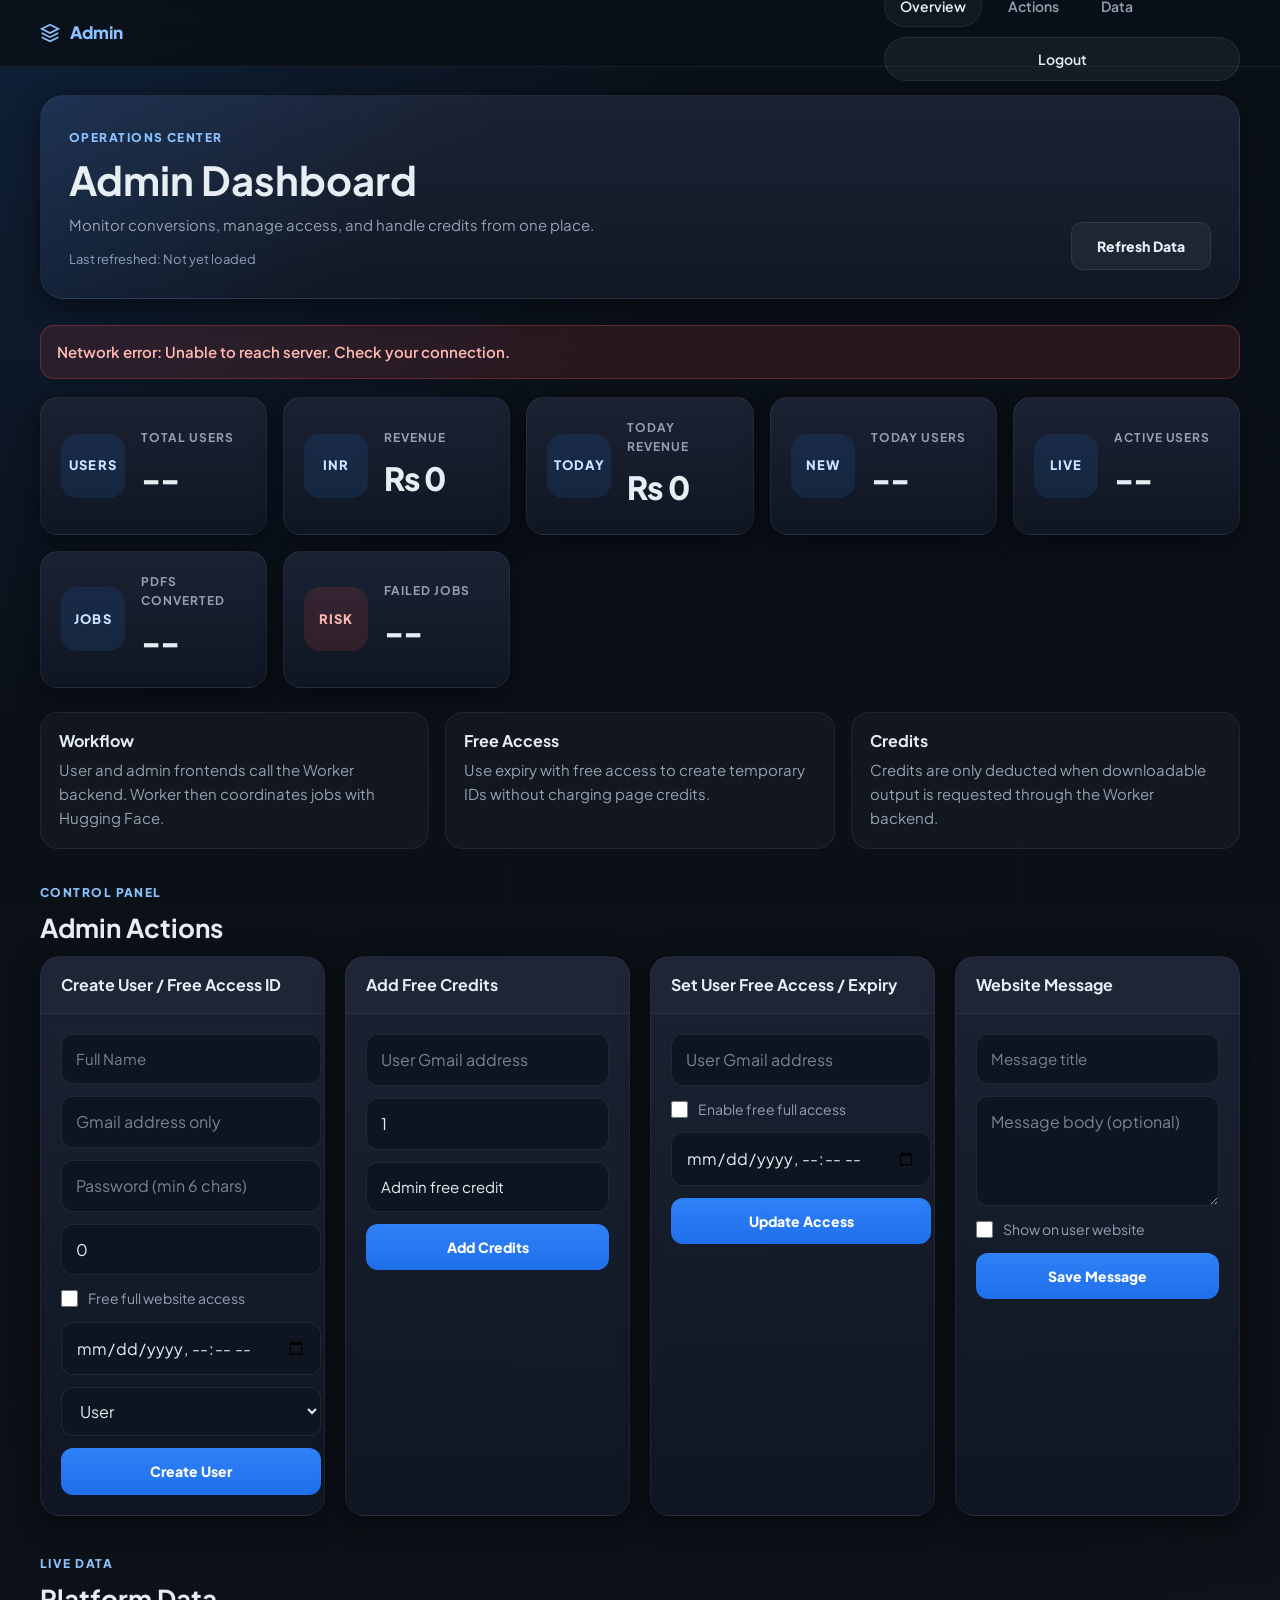
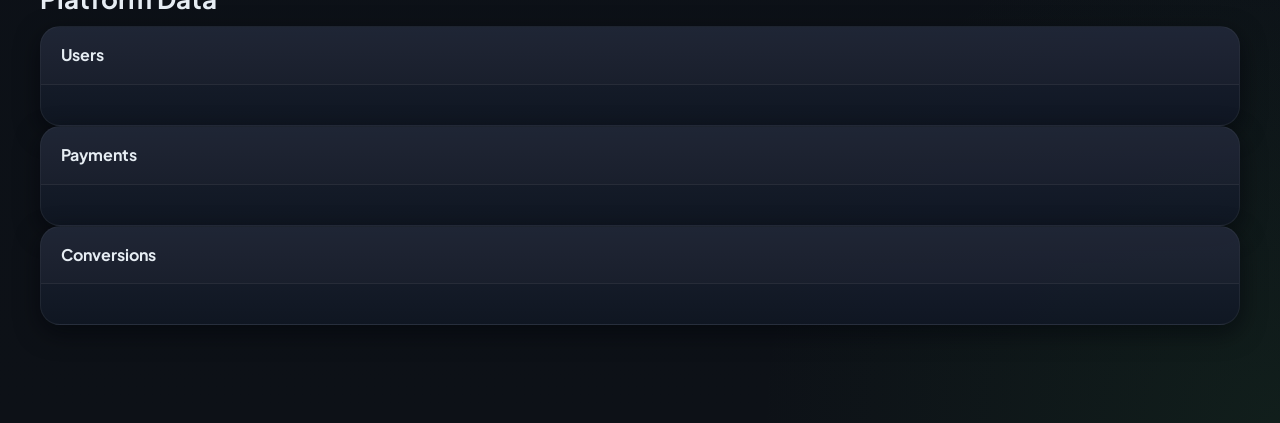
==== dashboard.html @ a6a438cd "Show daily admin analytics" ====
<!DOCTYPE html>
<html lang="en">
<head>
  <meta charset="UTF-8">
  <meta name="viewport" content="width=device-width, initial-scale=1.0, maximum-scale=5.0, viewport-fit=cover">
  <meta name="description" content="Admin dashboard for managing users, credits, and platform activity">
  <meta name="theme-color" content="#2f81f7">
  <meta name="apple-mobile-web-app-capable" content="yes">
  <meta name="apple-mobile-web-app-status-bar-style" content="black-translucent">
  <meta name="apple-mobile-web-app-title" content="Admin Dashboard">
  <meta name="format-detection" content="telephone=no">
  <title>Admin Dashboard</title>
  <link rel="stylesheet" href="assets/styles.css?v=20260912-analytics">
  <link rel="icon" href="data:image/svg+xml,<svg xmlns='http://www.w3.org/2000/svg' viewBox='0 0 100 100'><rect fill='%232f81f7' width='100' height='100'/><text x='50' y='60' font-size='60' font-weight='bold' fill='white' text-anchor='middle' font-family='system-ui'>A</text></svg>">
  <style>
    input[type="email"],
    input[type="password"],
    input[type="text"],
    input[type="number"],
    input[type="datetime-local"],
    textarea,
    select {
      font-size: 16px !important;
    }

    button,
    input[type="submit"] {
      min-height: 44px;
      min-width: 44px;
    }
  </style>
</head>
<body>
  <nav class="nav" role="navigation" aria-label="Main navigation">
    <div class="nav-inner">
      <a class="logo" href="dashboard.html" aria-label="Admin dashboard home">
        <svg width="20" height="20" viewBox="0 0 24 24" fill="none" stroke="currentColor" stroke-width="2" aria-hidden="true">
          <path d="M12 2L2 7l10 5 10-5-10-5zM2 17l10 5 10-5M2 12l10 5 10-5"></path>
        </svg>
        <span>Admin</span>
      </a>

      <div class="nav-links">
        <a href="#overview" class="nav-active" aria-current="page">Overview</a>
        <a href="#actions">Actions</a>
        <a href="#platform-data">Data</a>
        <button type="button" class="btn-light nav-button" onclick="logout()">Logout</button>
      </div>
    </div>
  </nav>

  <main class="container" role="main">
    <section id="overview" class="hero-panel">
      <div>
        <span class="eyebrow">Operations Center</span>
        <h1>Admin Dashboard</h1>
        <p class="header-subtitle">Monitor conversions, manage access, and handle credits from one place.</p>
        <p class="refresh-meta">Last refreshed: <span id="lastRefreshed">Not yet loaded</span></p>
      </div>
      <div class="hero-actions">
        <button type="button" class="btn-secondary" id="refreshButton">Refresh Data</button>
      </div>
    </section>

    <div id="msg" class="msg" role="alert" aria-live="polite" aria-atomic="true"></div>

    <section class="stats-grid" aria-label="Dashboard statistics">
      <article class="stat-card">
        <div class="stat-icon" aria-hidden="true">Users</div>
        <div class="stat-content">
          <p class="stat-label">Total Users</p>
          <p class="stat-value" id="total_users">--</p>
        </div>
      </article>

      <article class="stat-card">
        <div class="stat-icon" aria-hidden="true">INR</div>
        <div class="stat-content">
          <p class="stat-label">Revenue</p>
          <p class="stat-value" id="total_revenue">Rs 0</p>
        </div>
      </article>

      <article class="stat-card">
        <div class="stat-icon" aria-hidden="true">Today</div>
        <div class="stat-content">
          <p class="stat-label">Today Revenue</p>
          <p class="stat-value" id="daily_revenue">Rs 0</p>
        </div>
      </article>

      <article class="stat-card">
        <div class="stat-icon" aria-hidden="true">New</div>
        <div class="stat-content">
          <p class="stat-label">Today Users</p>
          <p class="stat-value" id="daily_users">--</p>
        </div>
      </article>

      <article class="stat-card">
        <div class="stat-icon" aria-hidden="true">Live</div>
        <div class="stat-content">
          <p class="stat-label">Active Users</p>
          <p class="stat-value" id="active_users">--</p>
        </div>
      </article>

      <article class="stat-card">
        <div class="stat-icon" aria-hidden="true">Jobs</div>
        <div class="stat-content">
          <p class="stat-label">PDFs Converted</p>
          <p class="stat-value" id="total_conversions">--</p>
        </div>
      </article>

      <article class="stat-card error">
        <div class="stat-icon" aria-hidden="true">Risk</div>
        <div class="stat-content">
          <p class="stat-label">Failed Jobs</p>
          <p class="stat-value" id="failed_jobs">--</p>
        </div>
      </article>
    </section>

    <section class="summary-strip" aria-label="Admin quick notes">
      <div class="summary-card">
        <h2>Workflow</h2>
        <p>User and admin frontends call the Worker backend. Worker then coordinates jobs with Hugging Face.</p>
      </div>
      <div class="summary-card">
        <h2>Free Access</h2>
        <p>Use expiry with free access to create temporary IDs without charging page credits.</p>
      </div>
      <div class="summary-card">
        <h2>Credits</h2>
        <p>Credits are only deducted when downloadable output is requested through the Worker backend.</p>
      </div>
    </section>

    <section id="actions" class="actions-section" aria-label="Admin actions">
      <div class="section-heading">
        <div>
          <span class="eyebrow">Control Panel</span>
          <h2>Admin Actions</h2>
        </div>
      </div>

      <div class="grid">
        <section class="card">
          <div class="card-header">
            <h3>Create User / Free Access ID</h3>
          </div>
          <div class="card-body">
            <form id="createUserForm" class="stack-form">
              <input id="newName" placeholder="Full Name" required aria-label="User name">
              <input id="newEmail" type="email" placeholder="Gmail address only" required aria-label="User email">
              <input id="newPassword" type="password" placeholder="Password (min 6 chars)" required aria-label="User password">
              <input id="newCredits" type="number" min="0" value="0" placeholder="Initial credits" aria-label="Initial credits">
              <label class="checkbox-label">
                <input id="newFreeAccess" type="checkbox" aria-label="Free full website access">
                <span>Free full website access</span>
              </label>
              <input id="newExpiresAt" type="datetime-local" placeholder="Expiry time" aria-label="Access expiry time">
              <select id="newRole" aria-label="User role">
                <option value="user">User</option>
                <option value="admin">Admin</option>
              </select>
              <button type="submit" class="btn-primary">Create User</button>
            </form>
          </div>
        </section>

        <section class="card">
          <div class="card-header">
            <h3>Add Free Credits</h3>
          </div>
          <div class="card-body">
            <form id="addCreditsForm" class="stack-form">
              <input id="creditEmail" type="email" placeholder="User Gmail address" required aria-label="User email for credits">
              <input id="creditAmount" type="number" min="1" value="1" placeholder="Credits amount" required aria-label="Number of credits">
              <input id="creditNote" placeholder="Note" value="Admin free credit" aria-label="Credit note">
              <button type="submit" class="btn-primary">Add Credits</button>
            </form>
          </div>
        </section>

        <section class="card">
          <div class="card-header">
            <h3>Set User Free Access / Expiry</h3>
          </div>
          <div class="card-body">
            <form id="updateAccessForm" class="stack-form">
              <input id="accessEmail" type="email" placeholder="User Gmail address" required aria-label="User email for access update">
              <label class="checkbox-label">
                <input id="accessFree" type="checkbox" aria-label="Enable free full access">
                <span>Enable free full access</span>
              </label>
              <input id="accessExpiresAt" type="datetime-local" aria-label="New access expiry time">
              <button type="submit" class="btn-primary">Update Access</button>
            </form>
          </div>
        </section>

        <section class="card">
          <div class="card-header">
            <h3>Website Message</h3>
          </div>
          <div class="card-body">
            <form id="siteMessageForm" class="stack-form">
              <input id="msgTitle" placeholder="Message title" aria-label="Message title">
              <textarea id="msgBody" placeholder="Message body (optional)" aria-label="Message body"></textarea>
              <label class="checkbox-label">
                <input id="msgEnabled" type="checkbox" aria-label="Show on user website">
                <span>Show on user website</span>
              </label>
              <button type="submit" class="btn-primary">Save Message</button>
            </form>
          </div>
        </section>
      </div>
    </section>

    <section id="platform-data" class="tables-section" aria-label="Platform data">
      <div class="section-heading">
        <div>
          <span class="eyebrow">Live Data</span>
          <h2>Platform Data</h2>
        </div>
      </div>

      <section class="card">
        <div class="card-header">
          <h3>Users</h3>
        </div>
        <div class="card-body">
          <div id="users" role="region" aria-live="polite"></div>
        </div>
      </section>

      <section class="card">
        <div class="card-header">
          <h3>Payments</h3>
        </div>
        <div class="card-body">
          <div id="payments" role="region" aria-live="polite"></div>
        </div>
      </section>

      <section class="card">
        <div class="card-header">
          <h3>Conversions</h3>
        </div>
        <div class="card-body">
          <div id="conversions" role="region" aria-live="polite"></div>
        </div>
      </section>
    </section>
  </main>

  <script src="assets/admin.js?v=20260527-2"></script>
  <script>
    const forms = {
      createUser: document.getElementById("createUserForm"),
      addCredits: document.getElementById("addCreditsForm"),
      updateAccess: document.getElementById("updateAccessForm"),
      siteMessage: document.getElementById("siteMessageForm")
    };

    const refreshButton = document.getElementById("refreshButton");

    function localToISO(value) {
      return value ? new Date(value).toISOString() : null;
    }

    function resetCreateUserForm() {
      forms.createUser.reset();
      document.getElementById("newCredits").value = "0";
      document.getElementById("newRole").value = "user";
    }

    function resetAddCreditsForm() {
      forms.addCredits.reset();
      document.getElementById("creditAmount").value = "1";
      document.getElementById("creditNote").value = "Admin free credit";
    }

    async function createUser() {
      const name = document.getElementById("newName").value.trim();
      const email = document.getElementById("newEmail").value.trim().toLowerCase();
      const password = document.getElementById("newPassword").value;

      if (!name) return setMsg("Name is required", false);
      if (!email) return setMsg("Gmail address is required", false);
      if (!email.endsWith("@gmail.com")) return setMsg("Only @gmail.com email allowed", false);
      if (!password) return setMsg("Password is required", false);
      if (password.length < 6) return setMsg("Password must be at least 6 characters", false);

      await api("/api/admin/create-user", {
        method: "POST",
        json: {
          name,
          email,
          password,
          credits: Number(document.getElementById("newCredits").value || 0),
          free_access: document.getElementById("newFreeAccess").checked,
          expires_at: localToISO(document.getElementById("newExpiresAt").value),
          role: document.getElementById("newRole").value
        }
      });

      resetCreateUserForm();
      setMsg("User created successfully", true);
      await loadDashboard();
    }

    async function addCredits() {
      await api("/api/admin/add-credits", {
        method: "POST",
        json: {
          email: document.getElementById("creditEmail").value.trim().toLowerCase(),
          credits: Number(document.getElementById("creditAmount").value || 0),
          note: document.getElementById("creditNote").value.trim()
        }
      });

      resetAddCreditsForm();
      setMsg("Credits added successfully", true);
      await loadDashboard();
    }

    async function updateAccess() {
      await api("/api/admin/update-access", {
        method: "POST",
        json: {
          email: document.getElementById("accessEmail").value.trim().toLowerCase(),
          free_access: document.getElementById("accessFree").checked,
          expires_at: localToISO(document.getElementById("accessExpiresAt").value)
        }
      });

      forms.updateAccess.reset();
      setMsg("Access updated successfully", true);
      await loadDashboard();
    }

    async function saveSiteMessage() {
      await api("/api/admin/site-message", {
        method: "POST",
        json: {
          title: document.getElementById("msgTitle").value.trim(),
          body: document.getElementById("msgBody").value.trim(),
          enabled: document.getElementById("msgEnabled").checked
        }
      });

      setMsg("Website message saved successfully", true);
    }

    async function loadDashboard() {
      refreshButton.disabled = true;
      refreshButton.textContent = "Refreshing...";

      try {
        const me = await api("/api/me");
        if (!me.user || me.user.role !== "admin") {
          throw new Error("Admin access denied");
        }

        const [summary, usersData, paymentsData, conversionsData, siteMessage] = await Promise.all([
          api("/api/admin/summary"),
          api("/api/admin/users"),
          api("/api/admin/payments"),
          api("/api/admin/conversions"),
          api("/api/site-message")
        ]);

        document.getElementById("total_users").textContent = summary.total_users ?? 0;
        document.getElementById("total_revenue").textContent = formatCurrency(summary.total_revenue || 0);
        document.getElementById("daily_revenue").textContent = formatCurrency(summary.daily_revenue || 0);
        document.getElementById("daily_users").textContent = summary.daily_users ?? 0;
        document.getElementById("active_users").textContent = summary.active_users ?? 0;
        document.getElementById("total_conversions").textContent = summary.total_conversions ?? 0;
        document.getElementById("failed_jobs").textContent = summary.failed_jobs ?? 0;

        table(document.getElementById("users"), usersData.users);
        table(document.getElementById("payments"), paymentsData.payments);
        table(document.getElementById("conversions"), conversionsData.conversions);
        document.getElementById("lastRefreshed").textContent = new Date().toLocaleString("en-IN");

        if (siteMessage.message) {
          document.getElementById("msgTitle").value = siteMessage.message.title || "";
          document.getElementById("msgBody").value = siteMessage.message.body || "";
          document.getElementById("msgEnabled").checked = !!siteMessage.message.enabled;
        }
      } catch (error) {
        setMsg(error.message || "Could not load dashboard", false);
      } finally {
        refreshButton.disabled = false;
        refreshButton.textContent = "Refresh Data";
      }
    }

    wireFormSubmit(forms.createUser, createUser);
    wireFormSubmit(forms.addCredits, addCredits);
    wireFormSubmit(forms.updateAccess, updateAccess);
    wireFormSubmit(forms.siteMessage, saveSiteMessage);

    refreshButton.addEventListener("click", () => {
      loadDashboard();
    });

    loadDashboard();
  </script>
  <noscript>
    <p>JavaScript is required to use this application. Please enable JavaScript in your browser settings.</p>
  </noscript>
</body>
</html>
---- assets/styles.css ----
@import url("https://fonts.googleapis.com/css2?family=Plus+Jakarta+Sans:wght@400;500;600;700;800&display=swap");

:root {
  --bg: #0d1117;
  --bg2: #161b22;
  --bg3: #0f1520;
  --card: #1c2333;
  --card2: #212a3e;
  --text: #e6edf3;
  --muted: #95a1b2;
  --primary: #2f81f7;
  --primary2: #1f6feb;
  --danger: #f85149;
  --success: #3fb950;
  --border: #30363d;
  --shadow: 0 8px 24px rgba(1, 4, 9, 0.55);
  --shadow-soft: 0 18px 40px rgba(1, 4, 9, 0.28);
}

*,
*::before,
*::after {
  box-sizing: border-box;
}

html {
  scroll-behavior: smooth;
}

body {
  margin: 0;
  min-height: 100vh;
  background:
    radial-gradient(circle at top left, rgba(47, 129, 247, 0.14), transparent 30%),
    radial-gradient(circle at bottom right, rgba(63, 185, 80, 0.08), transparent 22%),
    linear-gradient(180deg, #0a1018 0%, var(--bg) 100%);
  color: var(--text);
  font: 15px/1.6 "Plus Jakarta Sans", system-ui, sans-serif;
  -webkit-font-smoothing: antialiased;
}

a {
  color: inherit;
  text-decoration: none;
}

h1,
h2,
h3,
p {
  margin: 0;
}

h1 {
  font-size: clamp(28px, 4vw, 40px);
  line-height: 1.15;
}

h2 {
  font-size: clamp(20px, 3vw, 26px);
  line-height: 1.2;
}

h3 {
  font-size: 16px;
  line-height: 1.3;
}

p {
  color: var(--muted);
}

code {
  font-family: ui-monospace, SFMono-Regular, Menlo, Consolas, monospace;
}

::-webkit-scrollbar {
  width: 8px;
  height: 8px;
}

::-webkit-scrollbar-thumb {
  background: var(--border);
  border-radius: 999px;
}

.eyebrow {
  display: inline-block;
  margin-bottom: 10px;
  color: #8bc2ff;
  font-size: 12px;
  font-weight: 800;
  letter-spacing: 0.12em;
  text-transform: uppercase;
}

.login-page {
  display: flex;
  align-items: center;
  justify-content: center;
  min-height: 100vh;
  padding: 24px;
  position: relative;
}

.login-background {
  position: fixed;
  inset: 0;
  background:
    radial-gradient(circle at 20% 50%, rgba(47, 129, 247, 0.12), transparent 45%),
    radial-gradient(circle at 80% 15%, rgba(63, 185, 80, 0.08), transparent 30%);
  pointer-events: none;
}

.login-container {
  position: relative;
  z-index: 1;
  width: 100%;
  max-width: 520px;
}

.login-card {
  background: linear-gradient(180deg, rgba(28, 35, 51, 0.96) 0%, rgba(17, 24, 39, 0.96) 100%);
  border: 1px solid rgba(255, 255, 255, 0.06);
  border-radius: 22px;
  box-shadow: var(--shadow-soft);
  padding: 40px 32px;
  backdrop-filter: blur(16px);
}

.login-card-wide {
  padding: 40px 34px 30px;
}

.login-header {
  text-align: center;
  margin-bottom: 28px;
}

.login-icon {
  width: 58px;
  height: 58px;
  margin: 0 auto 16px;
  border-radius: 16px;
  display: flex;
  align-items: center;
  justify-content: center;
  background: linear-gradient(135deg, rgba(47, 129, 247, 0.28), rgba(47, 129, 247, 0.12));
  border: 1px solid rgba(47, 129, 247, 0.35);
  color: #d9ebff;
  font-size: 24px;
  font-weight: 800;
}

.login-subtitle {
  max-width: 420px;
  margin: 10px auto 0;
}

.login-footer {
  margin-top: 24px;
  padding-top: 22px;
  border-top: 1px solid rgba(255, 255, 255, 0.06);
}

.login-footer-grid {
  display: grid;
  grid-template-columns: repeat(2, minmax(0, 1fr));
  gap: 14px;
}

.mini-note {
  background: rgba(255, 255, 255, 0.03);
  border: 1px solid rgba(255, 255, 255, 0.06);
  border-radius: 14px;
  padding: 14px;
}

.mini-note strong {
  display: block;
  margin-bottom: 6px;
  color: var(--text);
  font-size: 13px;
}

.container {
  max-width: 1240px;
  margin: 0 auto;
  padding: 28px 20px 64px;
}

.nav {
  position: sticky;
  top: 0;
  z-index: 100;
  backdrop-filter: blur(16px);
  background: rgba(10, 16, 24, 0.86);
  border-bottom: 1px solid rgba(255, 255, 255, 0.06);
}

.nav-inner {
  max-width: 1240px;
  height: 66px;
  margin: 0 auto;
  padding: 0 20px;
  display: flex;
  align-items: center;
  justify-content: space-between;
  gap: 16px;
}

.logo {
  display: flex;
  align-items: center;
  gap: 10px;
  color: #8bc2ff;
  font-size: 17px;
  font-weight: 800;
}

.logo svg {
  stroke: currentColor;
}

.nav-links {
  display: flex;
  align-items: center;
  gap: 10px;
  flex-wrap: wrap;
}

.nav-links a,
.nav-button {
  padding: 9px 15px;
  border-radius: 999px;
  border: 1px solid transparent;
  font-size: 14px;
  font-weight: 600;
  color: var(--muted);
  transition: 0.18s ease;
}

.nav-links a:hover,
.nav-links a.nav-active {
  color: var(--text);
  background: rgba(255, 255, 255, 0.04);
  border-color: rgba(255, 255, 255, 0.08);
}

.hero-panel {
  display: flex;
  align-items: flex-end;
  justify-content: space-between;
  gap: 18px;
  margin-bottom: 26px;
  padding: 28px;
  border-radius: 24px;
  border: 1px solid rgba(255, 255, 255, 0.06);
  background:
    linear-gradient(135deg, rgba(47, 129, 247, 0.16), transparent 34%),
    linear-gradient(180deg, rgba(28, 35, 51, 0.96) 0%, rgba(18, 25, 37, 0.96) 100%);
  box-shadow: var(--shadow);
}

.hero-actions {
  flex-shrink: 0;
}

.header-subtitle {
  margin-top: 10px;
  max-width: 680px;
}

.refresh-meta {
  margin-top: 12px;
  font-size: 13px;
  color: #8ea0b8;
}

.summary-strip {
  display: grid;
  grid-template-columns: repeat(3, minmax(0, 1fr));
  gap: 16px;
  margin-bottom: 30px;
}

.summary-card {
  padding: 18px;
  border-radius: 18px;
  background: rgba(255, 255, 255, 0.03);
  border: 1px solid rgba(255, 255, 255, 0.06);
}

.summary-card h2 {
  margin-bottom: 8px;
  font-size: 16px;
}

.section-heading {
  display: flex;
  align-items: center;
  justify-content: space-between;
  margin-bottom: 12px;
}

.stats-grid {
  display: grid;
  grid-template-columns: repeat(auto-fit, minmax(210px, 1fr));
  gap: 16px;
  margin-bottom: 24px;
}

.stat-card {
  display: flex;
  align-items: center;
  gap: 16px;
  padding: 20px;
  border-radius: 18px;
  border: 1px solid rgba(255, 255, 255, 0.06);
  background: linear-gradient(180deg, rgba(28, 35, 51, 0.96), rgba(16, 23, 35, 0.96));
  box-shadow: var(--shadow);
  transition: transform 0.18s ease, border-color 0.18s ease;
}

.stat-card:hover {
  transform: translateY(-2px);
  border-color: rgba(47, 129, 247, 0.4);
}

.stat-card.error:hover {
  border-color: rgba(248, 81, 73, 0.4);
}

.stat-icon {
  min-width: 64px;
  height: 64px;
  border-radius: 16px;
  display: inline-flex;
  align-items: center;
  justify-content: center;
  background: rgba(47, 129, 247, 0.12);
  color: #cce4ff;
  font-size: 13px;
  font-weight: 800;
  letter-spacing: 0.08em;
  text-transform: uppercase;
}

.stat-card.error .stat-icon {
  background: rgba(248, 81, 73, 0.12);
  color: #ffb7b2;
}

.stat-content {
  flex: 1;
}

.stat-label {
  margin-bottom: 6px;
  color: var(--muted);
  font-size: 12px;
  font-weight: 700;
  letter-spacing: 0.08em;
  text-transform: uppercase;
}

.stat-value {
  color: var(--text);
  font-size: clamp(24px, 3vw, 32px);
  font-weight: 800;
  letter-spacing: -0.03em;
}

.actions-section,
.tables-section {
  margin-bottom: 34px;
}

.grid {
  display: grid;
  grid-template-columns: repeat(auto-fit, minmax(280px, 1fr));
  gap: 20px;
}

.card {
  overflow: hidden;
  border-radius: 20px;
  border: 1px solid rgba(255, 255, 255, 0.06);
  background: linear-gradient(180deg, rgba(28, 35, 51, 0.96), rgba(16, 23, 35, 0.96));
  box-shadow: var(--shadow);
}

.card-header {
  padding: 18px 20px;
  border-bottom: 1px solid rgba(255, 255, 255, 0.06);
  background: rgba(255, 255, 255, 0.02);
}

.card-body {
  padding: 20px;
}

.stack-form {
  display: grid;
  gap: 12px;
}

.form-group {
  display: grid;
  gap: 8px;
}

.form-label {
  color: var(--muted);
  font-size: 12px;
  font-weight: 700;
  letter-spacing: 0.08em;
  text-transform: uppercase;
}

input,
select,
textarea {
  width: 100%;
  padding: 12px 14px;
  border: 1px solid rgba(255, 255, 255, 0.08);
  border-radius: 12px;
  background: var(--bg3);
  color: var(--text);
  font: inherit;
  outline: none;
  transition: border-color 0.18s ease, box-shadow 0.18s ease, opacity 0.18s ease;
}

input::placeholder,
textarea::placeholder {
  color: #778396;
}

input:focus,
select:focus,
textarea:focus {
  border-color: rgba(47, 129, 247, 0.7);
  box-shadow: 0 0 0 4px rgba(47, 129, 247, 0.12);
}

textarea {
  min-height: 110px;
  resize: vertical;
}

.checkbox-label {
  display: flex;
  align-items: center;
  gap: 10px;
  color: var(--muted);
  font-size: 14px;
}

.checkbox-label input[type="checkbox"] {
  width: 17px;
  height: 17px;
  margin: 0;
  accent-color: var(--primary);
}

button,
.btn {
  display: inline-flex;
  align-items: center;
  justify-content: center;
  width: 100%;
  min-height: 46px;
  padding: 12px 16px;
  border: 0;
  border-radius: 12px;
  background: linear-gradient(180deg, var(--primary), var(--primary2));
  color: #fff;
  font: inherit;
  font-size: 14px;
  font-weight: 800;
  cursor: pointer;
  transition: transform 0.18s ease, filter 0.18s ease, opacity 0.18s ease;
}

button:hover,
.btn:hover {
  transform: translateY(-1px);
  filter: brightness(1.03);
}

button:disabled {
  cursor: not-allowed;
  opacity: 0.72;
  transform: none;
}

.btn-light,
.btn-secondary {
  background: rgba(255, 255, 255, 0.05);
  border: 1px solid rgba(255, 255, 255, 0.08);
  color: var(--text);
}

.btn-secondary {
  width: auto;
  min-width: 140px;
}

.btn-light:hover,
.btn-secondary:hover {
  background: rgba(255, 255, 255, 0.08);
}

.msg {
  display: none;
  margin: 0 0 18px;
  padding: 14px 16px;
  border-radius: 14px;
  font-weight: 600;
  animation: slideIn 0.2s ease-out;
}

.msg.ok,
.msg.err {
  display: block;
}

.msg.ok {
  background: rgba(63, 185, 80, 0.12);
  border: 1px solid rgba(63, 185, 80, 0.28);
  color: #8ce39a;
}

.msg.err {
  background: rgba(248, 81, 73, 0.12);
  border: 1px solid rgba(248, 81, 73, 0.28);
  color: #ffb7b2;
}

@keyframes slideIn {
  from {
    opacity: 0;
    transform: translateY(-8px);
  }
  to {
    opacity: 1;
    transform: translateY(0);
  }
}

.table-wrap {
  overflow: auto;
  border: 1px solid rgba(255, 255, 255, 0.06);
  border-radius: 16px;
  background: var(--bg3);
}

.data-toolbar {
  display: flex;
  align-items: center;
  justify-content: space-between;
  gap: 14px;
  margin-bottom: 14px;
  flex-wrap: wrap;
}

.data-toolbar-left,
.data-toolbar-actions,
.table-pagination {
  display: flex;
  align-items: center;
  gap: 10px;
  flex-wrap: wrap;
}

.toolbar-chip {
  display: inline-flex;
  align-items: center;
  justify-content: center;
  min-height: 34px;
  padding: 0 12px;
  border-radius: 999px;
  background: rgba(47, 129, 247, 0.12);
  border: 1px solid rgba(47, 129, 247, 0.25);
  color: #b7d7ff;
  font-size: 12px;
  font-weight: 800;
  letter-spacing: 0.08em;
  text-transform: uppercase;
}

.toolbar-meta {
  color: var(--muted);
  font-size: 13px;
}

.table-search {
  width: min(280px, 100%);
  min-height: 40px;
}

.table-pagination {
  justify-content: space-between;
  margin-top: 14px;
}

.mobile-table-cards {
  display: none;
}

.mobile-data-card {
  display: grid;
  gap: 10px;
  padding: 14px;
  border-radius: 14px;
  background: rgba(255, 255, 255, 0.03);
  border: 1px solid rgba(255, 255, 255, 0.06);
}

.mobile-data-card + .mobile-data-card {
  margin-top: 12px;
}

.mobile-data-card-title {
  color: var(--text);
  font-size: 13px;
  font-weight: 800;
  letter-spacing: 0.05em;
  text-transform: uppercase;
}

.mobile-data-item {
  display: grid;
  gap: 4px;
}

.mobile-data-item span {
  color: var(--muted);
  font-size: 12px;
  text-transform: uppercase;
  letter-spacing: 0.06em;
}

.mobile-data-item strong {
  color: var(--text);
  font-size: 14px;
  word-break: break-word;
}

table {
  width: 100%;
  min-width: 760px;
  border-collapse: collapse;
}

th,
td {
  padding: 13px 14px;
  border-bottom: 1px solid rgba(255, 255, 255, 0.06);
  text-align: left;
  font-size: 13px;
}

th {
  position: sticky;
  top: 0;
  z-index: 2;
  background: #182233;
  color: #9db5cf;
  font-size: 11px;
  font-weight: 800;
  letter-spacing: 0.08em;
  text-transform: uppercase;
}

tr:last-child td {
  border-bottom: 0;
}

tr:hover td {
  background: rgba(255, 255, 255, 0.02);
}

.empty-state {
  padding: 24px;
  color: var(--muted);
  text-align: center;
}

.stack-form.is-loading {
  opacity: 0.78;
}

.stack-form.is-loading input,
.stack-form.is-loading textarea,
.stack-form.is-loading select {
  opacity: 0.9;
}

@media (max-width: 1000px) {
  .stats-grid,
  .summary-strip {
    grid-template-columns: repeat(2, minmax(0, 1fr));
  }
}

@media (max-width: 720px) {
  .nav-inner,
  .hero-panel,
  .section-heading {
    flex-direction: column;
    align-items: flex-start;
  }

  .hero-actions,
  .btn-secondary {
    width: 100%;
  }

  .stats-grid,
  .summary-strip {
    grid-template-columns: 1fr;
  }

  .login-card,
  .card {
    border-radius: 18px;
  }

  .login-footer-grid {
    grid-template-columns: 1fr;
  }

  .container {
    padding: 18px 12px 48px;
  }

  .card-body {
    padding: 16px;
  }

  .nav-inner {
    height: auto;
    padding-top: 14px;
    padding-bottom: 14px;
  }

  .data-toolbar,
  .data-toolbar-actions,
  .table-pagination {
    align-items: stretch;
  }

  .data-toolbar-actions,
  .table-search,
  .table-pagination button {
    width: 100%;
  }

  .table-wrap {
    display: none;
  }

  .mobile-table-cards {
    display: block;
  }

  .table-pagination {
    justify-content: stretch;
  }
}
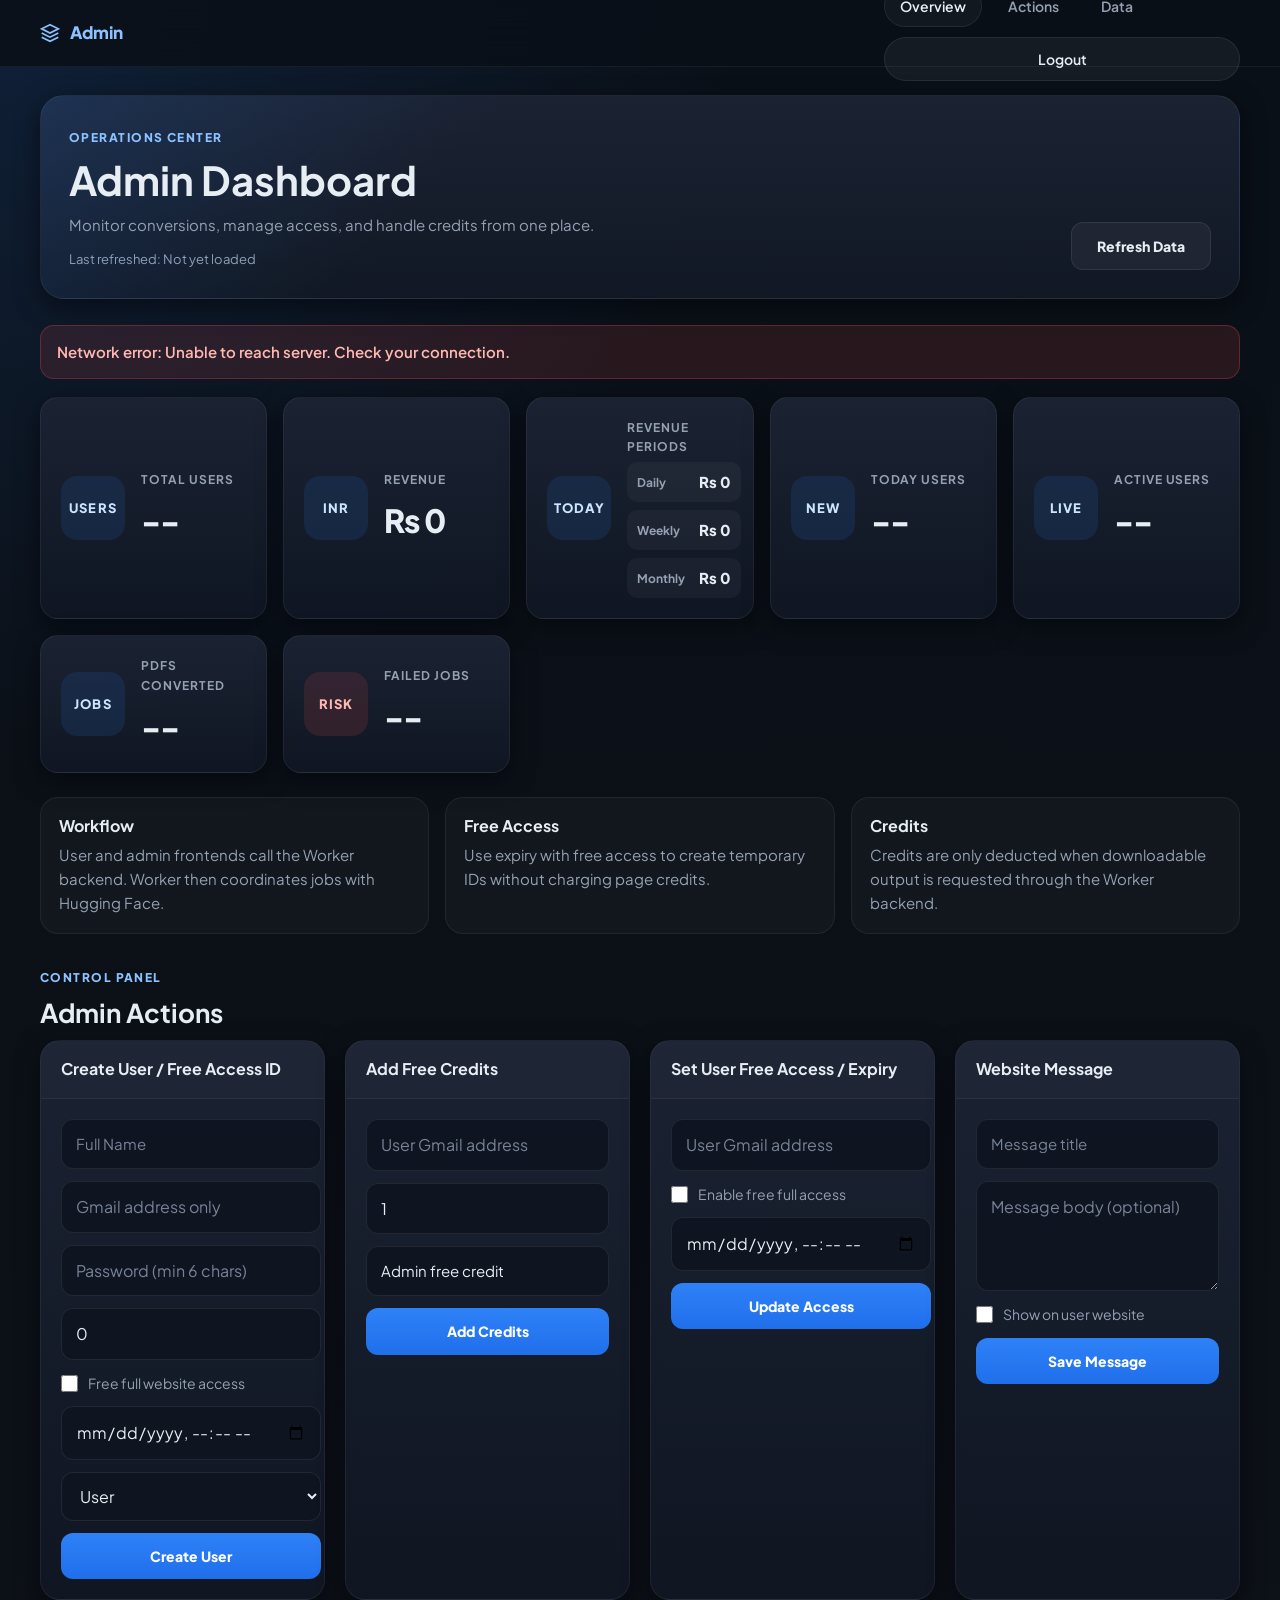
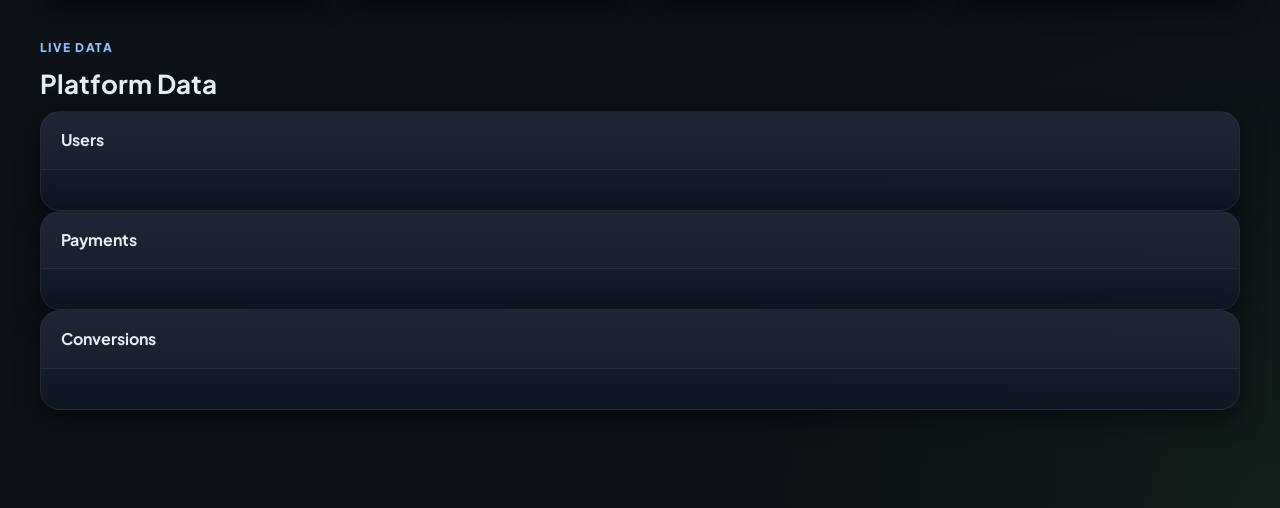
==== commit 6f7001da: "Show revenue periods on dashboard" ====
--- a/dashboard.html
+++ b/dashboard.html
@@ -10,7 +10,7 @@
   <meta name="apple-mobile-web-app-title" content="Admin Dashboard">
   <meta name="format-detection" content="telephone=no">
   <title>Admin Dashboard</title>
-  <link rel="stylesheet" href="assets/styles.css?v=20260912-analytics">
+  <link rel="stylesheet" href="assets/styles.css?v=20260912-revenue-periods">
   <link rel="icon" href="data:image/svg+xml,<svg xmlns='http://www.w3.org/2000/svg' viewBox='0 0 100 100'><rect fill='%232f81f7' width='100' height='100'/><text x='50' y='60' font-size='60' font-weight='bold' fill='white' text-anchor='middle' font-family='system-ui'>A</text></svg>">
   <style>
     input[type="email"],
@@ -84,8 +84,21 @@
       <article class="stat-card">
         <div class="stat-icon" aria-hidden="true">Today</div>
         <div class="stat-content">
-          <p class="stat-label">Today Revenue</p>
-          <p class="stat-value" id="daily_revenue">Rs 0</p>
+          <p class="stat-label">Revenue Periods</p>
+          <div class="revenue-breakdown" aria-label="Revenue by period">
+            <div>
+              <span>Daily</span>
+              <strong id="daily_revenue">Rs 0</strong>
+            </div>
+            <div>
+              <span>Weekly</span>
+              <strong id="weekly_revenue">Rs 0</strong>
+            </div>
+            <div>
+              <span>Monthly</span>
+              <strong id="monthly_revenue">Rs 0</strong>
+            </div>
+          </div>
         </div>
       </article>
 
@@ -257,7 +270,7 @@
     </section>
   </main>
 
-  <script src="assets/admin.js?v=20260527-2"></script>
+  <script src="assets/admin.js?v=20260912-revenue-periods"></script>
   <script>
     const forms = {
       createUser: document.getElementById("createUserForm"),
@@ -377,6 +390,8 @@
         document.getElementById("total_users").textContent = summary.total_users ?? 0;
         document.getElementById("total_revenue").textContent = formatCurrency(summary.total_revenue || 0);
         document.getElementById("daily_revenue").textContent = formatCurrency(summary.daily_revenue || 0);
+        document.getElementById("weekly_revenue").textContent = formatCurrency(summary.weekly_revenue || 0);
+        document.getElementById("monthly_revenue").textContent = formatCurrency(summary.monthly_revenue || 0);
         document.getElementById("daily_users").textContent = summary.daily_users ?? 0;
         document.getElementById("active_users").textContent = summary.active_users ?? 0;
         document.getElementById("total_conversions").textContent = summary.total_conversions ?? 0;
@@ -384,7 +399,22 @@
 
         table(document.getElementById("users"), usersData.users);
         table(document.getElementById("payments"), paymentsData.payments);
-        table(document.getElementById("conversions"), conversionsData.conversions);
+        table(document.getElementById("conversions"), conversionsData.conversions, {
+          columns: [
+            "id",
+            "email",
+            "filename",
+            "status",
+            "error_message",
+            "failure_reason",
+            "credit_deducted",
+            "free_access_used",
+            "hf_job_id",
+            "page_count",
+            "created_at",
+            "completed_at"
+          ]
+        });
         document.getElementById("lastRefreshed").textContent = new Date().toLocaleString("en-IN");
 
         if (siteMessage.message) {
--- a/assets/styles.css
+++ b/assets/styles.css
@@ -371,6 +371,35 @@
   letter-spacing: -0.03em;
 }
 
+.revenue-breakdown {
+  display: grid;
+  gap: 8px;
+  min-width: 0;
+}
+
+.revenue-breakdown div {
+  display: flex;
+  align-items: center;
+  justify-content: space-between;
+  gap: 14px;
+  padding: 8px 10px;
+  border-radius: 10px;
+  background: rgba(255, 255, 255, 0.04);
+}
+
+.revenue-breakdown span {
+  color: var(--muted);
+  font-size: 12px;
+  font-weight: 700;
+}
+
+.revenue-breakdown strong {
+  color: var(--text);
+  font-size: 15px;
+  font-weight: 800;
+  white-space: nowrap;
+}
+
 .actions-section,
 .tables-section {
   margin-bottom: 34px;
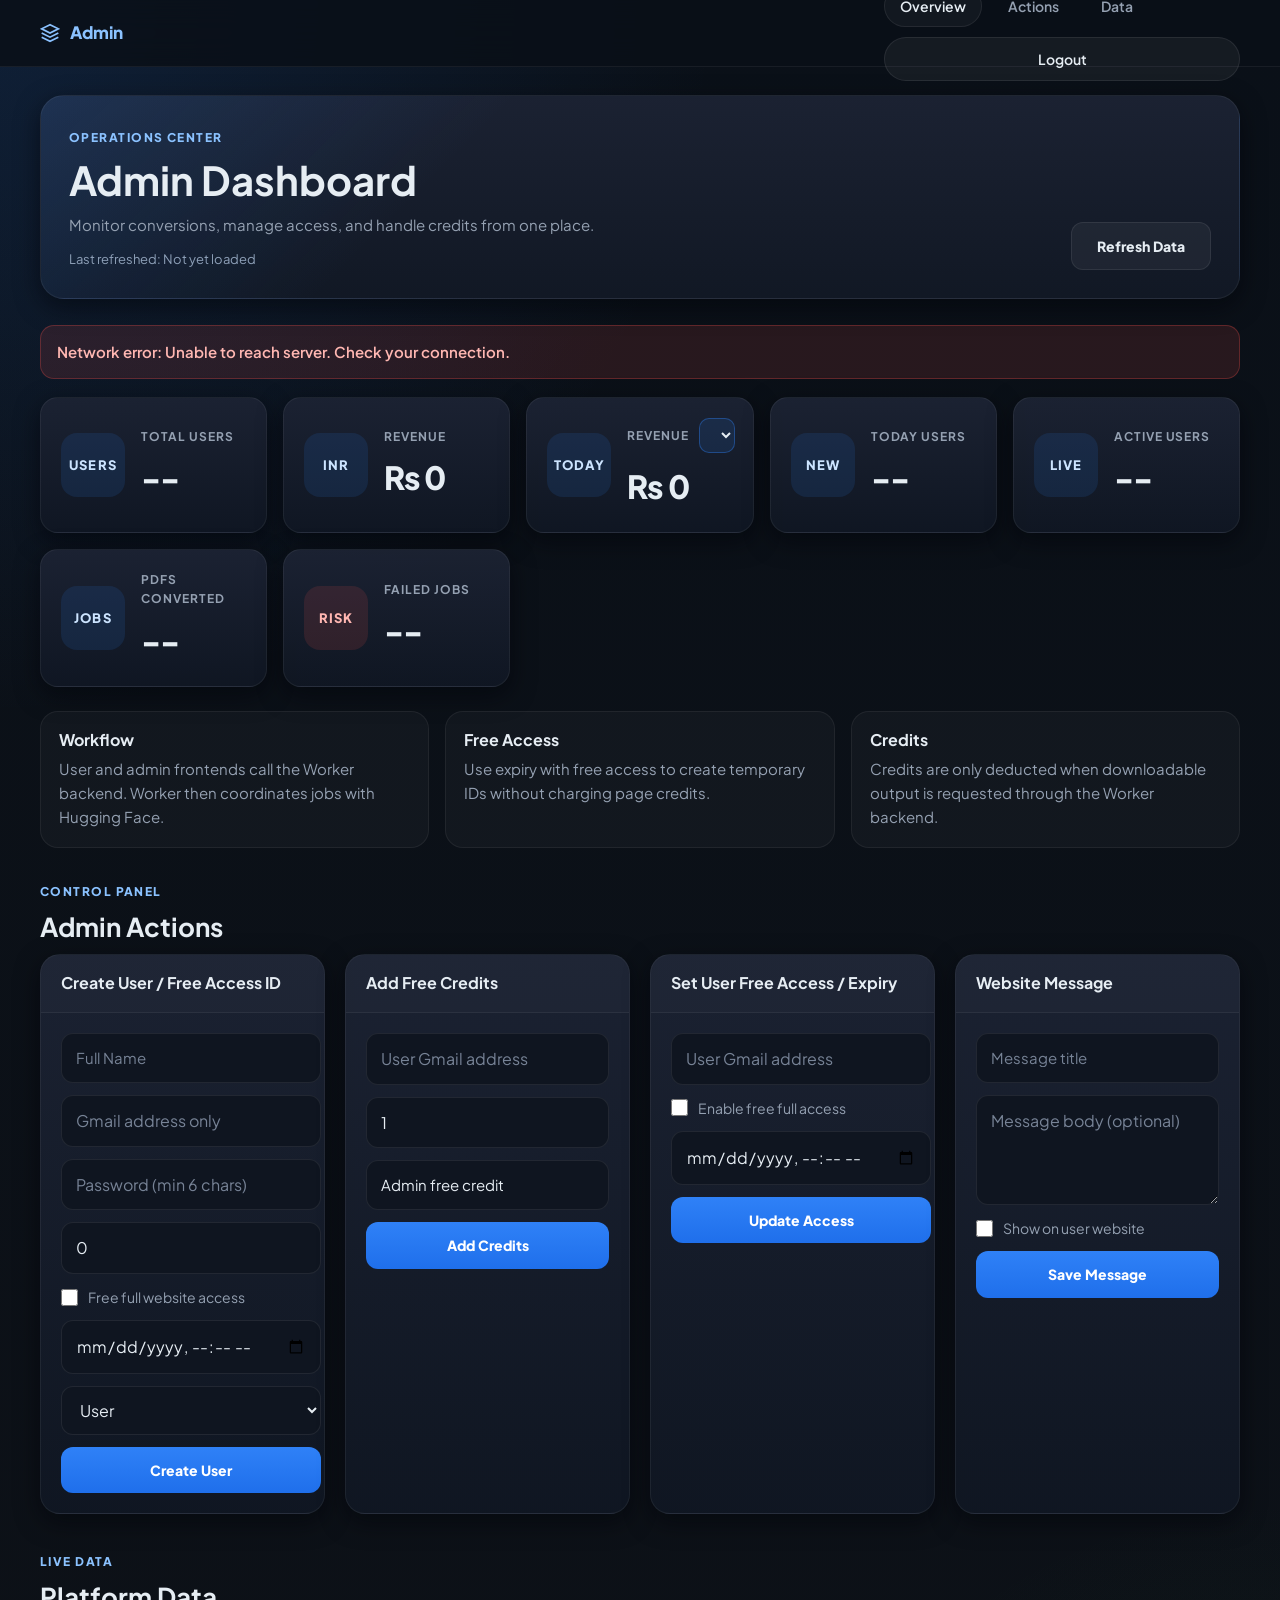
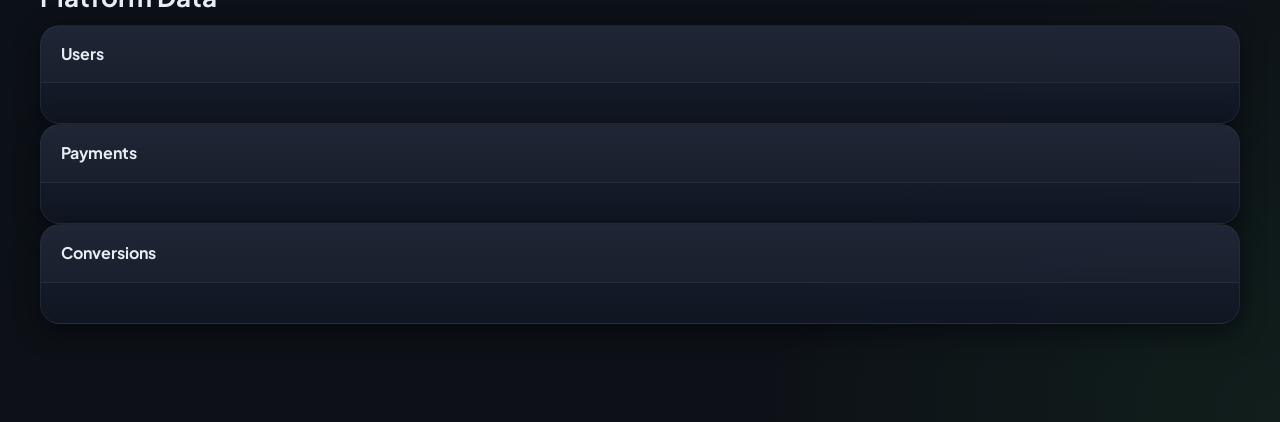
==== commit c20b4053: "Use revenue period dropdown" ====
--- a/dashboard.html
+++ b/dashboard.html
@@ -10,7 +10,7 @@
   <meta name="apple-mobile-web-app-title" content="Admin Dashboard">
   <meta name="format-detection" content="telephone=no">
   <title>Admin Dashboard</title>
-  <link rel="stylesheet" href="assets/styles.css?v=20260912-revenue-periods">
+  <link rel="stylesheet" href="assets/styles.css?v=20260912-revenue-dropdown">
   <link rel="icon" href="data:image/svg+xml,<svg xmlns='http://www.w3.org/2000/svg' viewBox='0 0 100 100'><rect fill='%232f81f7' width='100' height='100'/><text x='50' y='60' font-size='60' font-weight='bold' fill='white' text-anchor='middle' font-family='system-ui'>A</text></svg>">
   <style>
     input[type="email"],
@@ -84,21 +84,15 @@
       <article class="stat-card">
         <div class="stat-icon" aria-hidden="true">Today</div>
         <div class="stat-content">
-          <p class="stat-label">Revenue Periods</p>
-          <div class="revenue-breakdown" aria-label="Revenue by period">
-            <div>
-              <span>Daily</span>
-              <strong id="daily_revenue">Rs 0</strong>
-            </div>
-            <div>
-              <span>Weekly</span>
-              <strong id="weekly_revenue">Rs 0</strong>
-            </div>
-            <div>
-              <span>Monthly</span>
-              <strong id="monthly_revenue">Rs 0</strong>
-            </div>
-          </div>
+          <div class="stat-label-row">
+            <label class="stat-label" for="revenuePeriod">Revenue</label>
+            <select id="revenuePeriod" class="mini-select" aria-label="Select revenue period">
+              <option value="daily">Daily</option>
+              <option value="weekly">Weekly</option>
+              <option value="monthly">Monthly</option>
+            </select>
+          </div>
+          <p class="stat-value" id="selected_revenue">Rs 0</p>
         </div>
       </article>
 
@@ -270,7 +264,7 @@
     </section>
   </main>
 
-  <script src="assets/admin.js?v=20260912-revenue-periods"></script>
+  <script src="assets/admin.js?v=20260912-revenue-dropdown"></script>
   <script>
     const forms = {
       createUser: document.getElementById("createUserForm"),
@@ -280,6 +274,13 @@
     };
 
     const refreshButton = document.getElementById("refreshButton");
+    const revenuePeriod = document.getElementById("revenuePeriod");
+    let revenueSummary = { daily: 0, weekly: 0, monthly: 0 };
+
+    function updateRevenuePeriod() {
+      const period = revenuePeriod.value || "daily";
+      document.getElementById("selected_revenue").textContent = formatCurrency(revenueSummary[period] || 0);
+    }
 
     function localToISO(value) {
       return value ? new Date(value).toISOString() : null;
@@ -389,9 +390,12 @@
 
         document.getElementById("total_users").textContent = summary.total_users ?? 0;
         document.getElementById("total_revenue").textContent = formatCurrency(summary.total_revenue || 0);
-        document.getElementById("daily_revenue").textContent = formatCurrency(summary.daily_revenue || 0);
-        document.getElementById("weekly_revenue").textContent = formatCurrency(summary.weekly_revenue || 0);
-        document.getElementById("monthly_revenue").textContent = formatCurrency(summary.monthly_revenue || 0);
+        revenueSummary = {
+          daily: summary.daily_revenue || 0,
+          weekly: summary.weekly_revenue || 0,
+          monthly: summary.monthly_revenue || 0
+        };
+        updateRevenuePeriod();
         document.getElementById("daily_users").textContent = summary.daily_users ?? 0;
         document.getElementById("active_users").textContent = summary.active_users ?? 0;
         document.getElementById("total_conversions").textContent = summary.total_conversions ?? 0;
@@ -439,6 +443,8 @@
       loadDashboard();
     });
 
+    revenuePeriod.addEventListener("change", updateRevenuePeriod);
+
     loadDashboard();
   </script>
   <noscript>
--- a/assets/styles.css
+++ b/assets/styles.css
@@ -371,33 +371,38 @@
   letter-spacing: -0.03em;
 }
 
-.revenue-breakdown {
-  display: grid;
-  gap: 8px;
-  min-width: 0;
-}
-
-.revenue-breakdown div {
+.stat-label-row {
   display: flex;
   align-items: center;
   justify-content: space-between;
-  gap: 14px;
-  padding: 8px 10px;
+  gap: 10px;
+  margin-bottom: 8px;
+}
+
+.stat-label-row .stat-label {
+  margin-bottom: 0;
+}
+
+.mini-select {
+  min-height: 32px;
+  max-width: 104px;
+  padding: 5px 24px 5px 10px;
+  border: 1px solid rgba(47, 129, 247, 0.38);
   border-radius: 10px;
-  background: rgba(255, 255, 255, 0.04);
-}
-
-.revenue-breakdown span {
-  color: var(--muted);
+  background: rgba(47, 129, 247, 0.12);
+  color: var(--text);
   font-size: 12px;
   font-weight: 700;
-}
-
-.revenue-breakdown strong {
-  color: var(--text);
-  font-size: 15px;
-  font-weight: 800;
-  white-space: nowrap;
+  outline: none;
+}
+
+.mini-select:focus {
+  border-color: rgba(47, 129, 247, 0.85);
+  box-shadow: 0 0 0 3px rgba(47, 129, 247, 0.16);
+}
+
+.mini-select option {
+  color: #0f172a;
 }
 
 .actions-section,
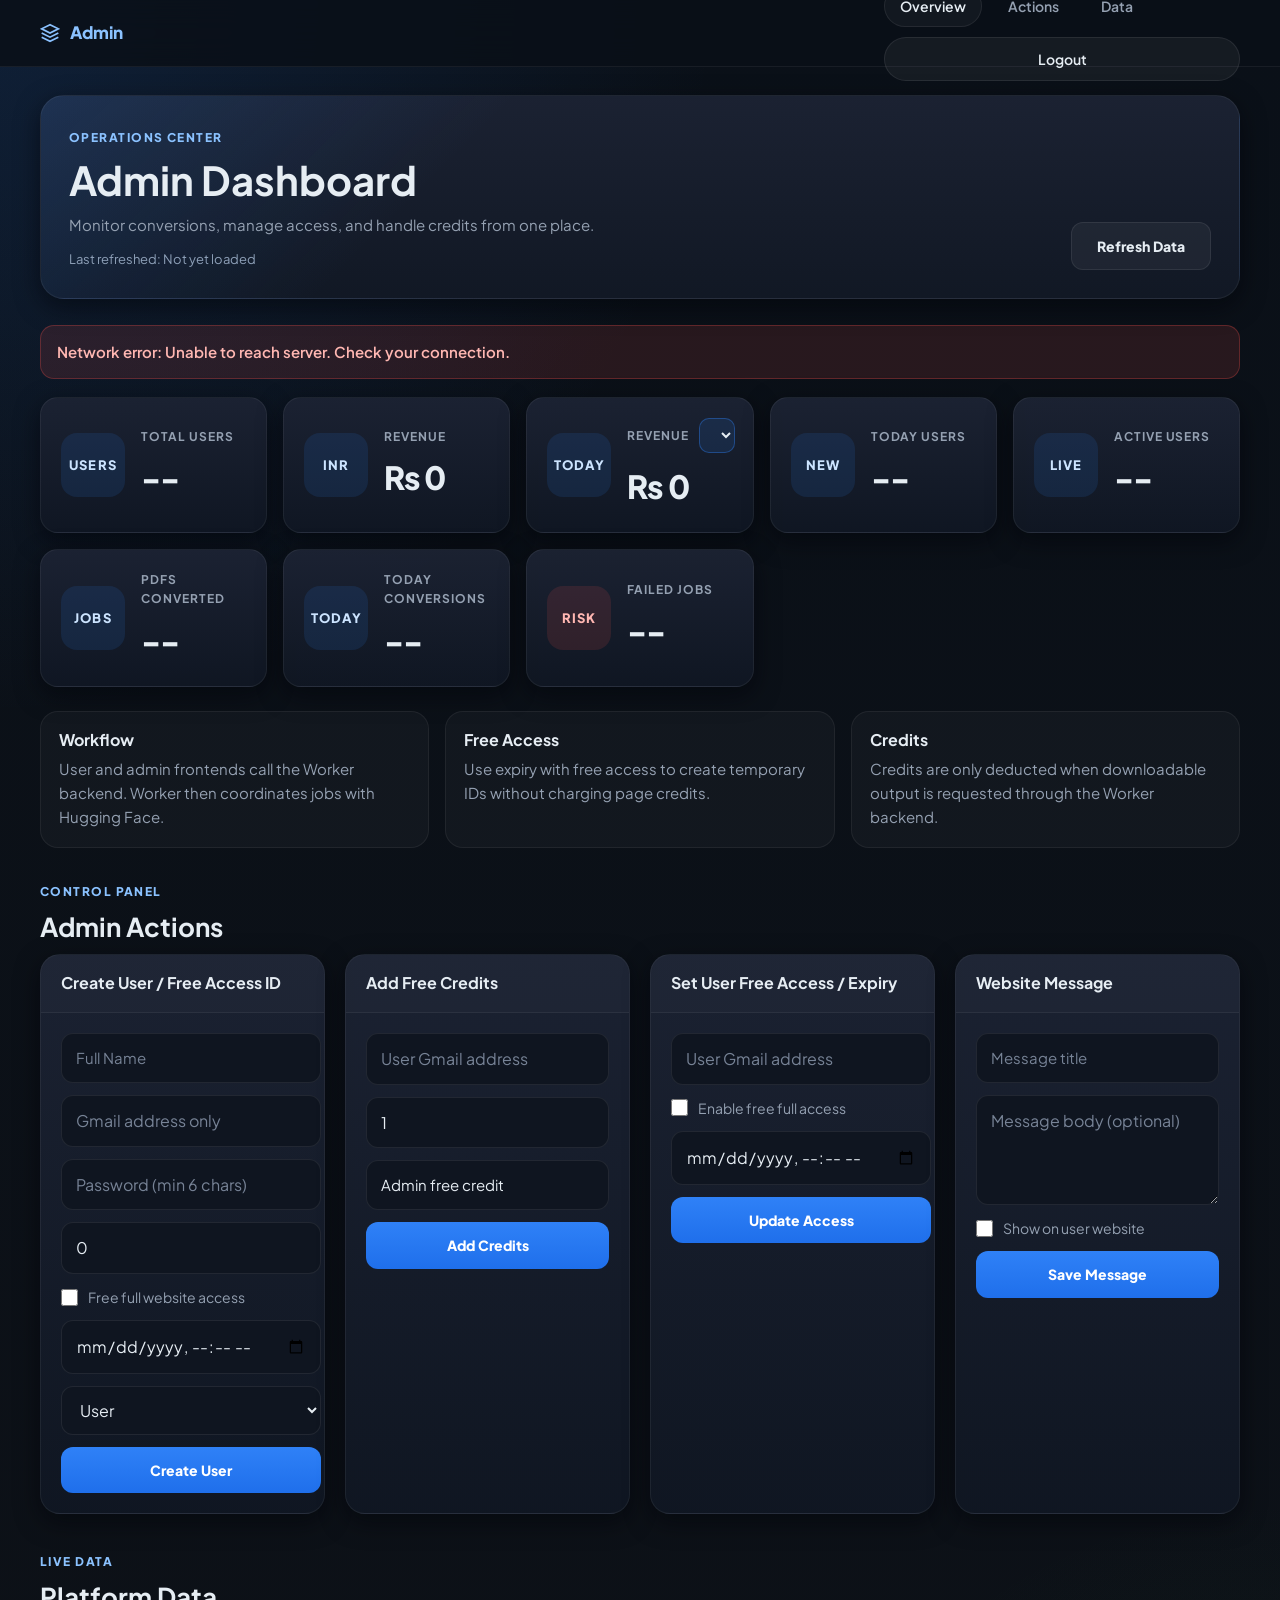
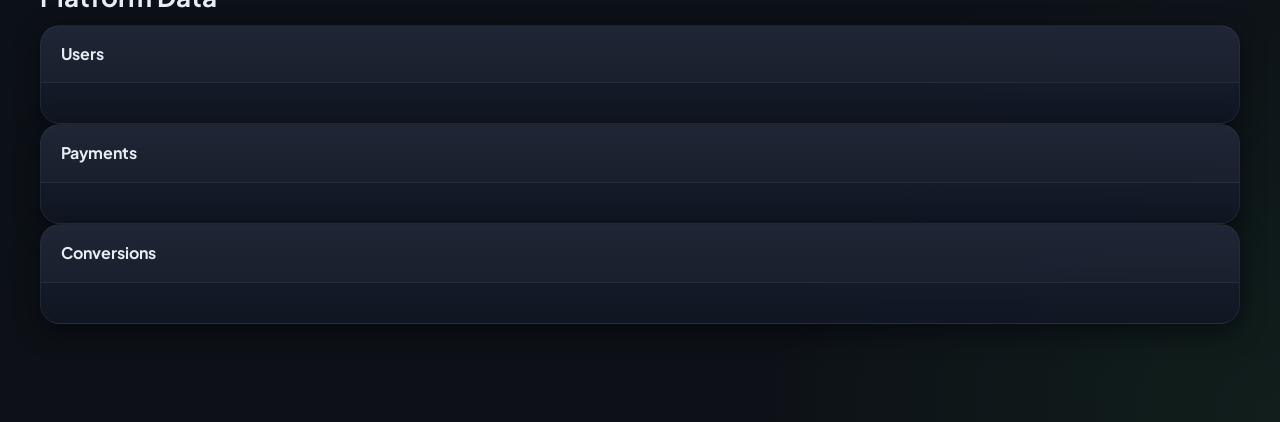
==== commit 017f4c4f: "Show today conversions card" ====
--- a/dashboard.html
+++ b/dashboard.html
@@ -10,7 +10,7 @@
   <meta name="apple-mobile-web-app-title" content="Admin Dashboard">
   <meta name="format-detection" content="telephone=no">
   <title>Admin Dashboard</title>
-  <link rel="stylesheet" href="assets/styles.css?v=20260912-revenue-dropdown">
+  <link rel="stylesheet" href="assets/styles.css?v=20260912-today-conversions">
   <link rel="icon" href="data:image/svg+xml,<svg xmlns='http://www.w3.org/2000/svg' viewBox='0 0 100 100'><rect fill='%232f81f7' width='100' height='100'/><text x='50' y='60' font-size='60' font-weight='bold' fill='white' text-anchor='middle' font-family='system-ui'>A</text></svg>">
   <style>
     input[type="email"],
@@ -117,6 +117,14 @@
         <div class="stat-content">
           <p class="stat-label">PDFs Converted</p>
           <p class="stat-value" id="total_conversions">--</p>
+        </div>
+      </article>
+
+      <article class="stat-card">
+        <div class="stat-icon" aria-hidden="true">Today</div>
+        <div class="stat-content">
+          <p class="stat-label">Today Conversions</p>
+          <p class="stat-value" id="daily_conversions">--</p>
         </div>
       </article>
 
@@ -264,7 +272,7 @@
     </section>
   </main>
 
-  <script src="assets/admin.js?v=20260912-revenue-dropdown"></script>
+  <script src="assets/admin.js?v=20260912-today-conversions"></script>
   <script>
     const forms = {
       createUser: document.getElementById("createUserForm"),
@@ -399,6 +407,7 @@
         document.getElementById("daily_users").textContent = summary.daily_users ?? 0;
         document.getElementById("active_users").textContent = summary.active_users ?? 0;
         document.getElementById("total_conversions").textContent = summary.total_conversions ?? 0;
+        document.getElementById("daily_conversions").textContent = summary.daily_conversions ?? 0;
         document.getElementById("failed_jobs").textContent = summary.failed_jobs ?? 0;
 
         table(document.getElementById("users"), usersData.users);
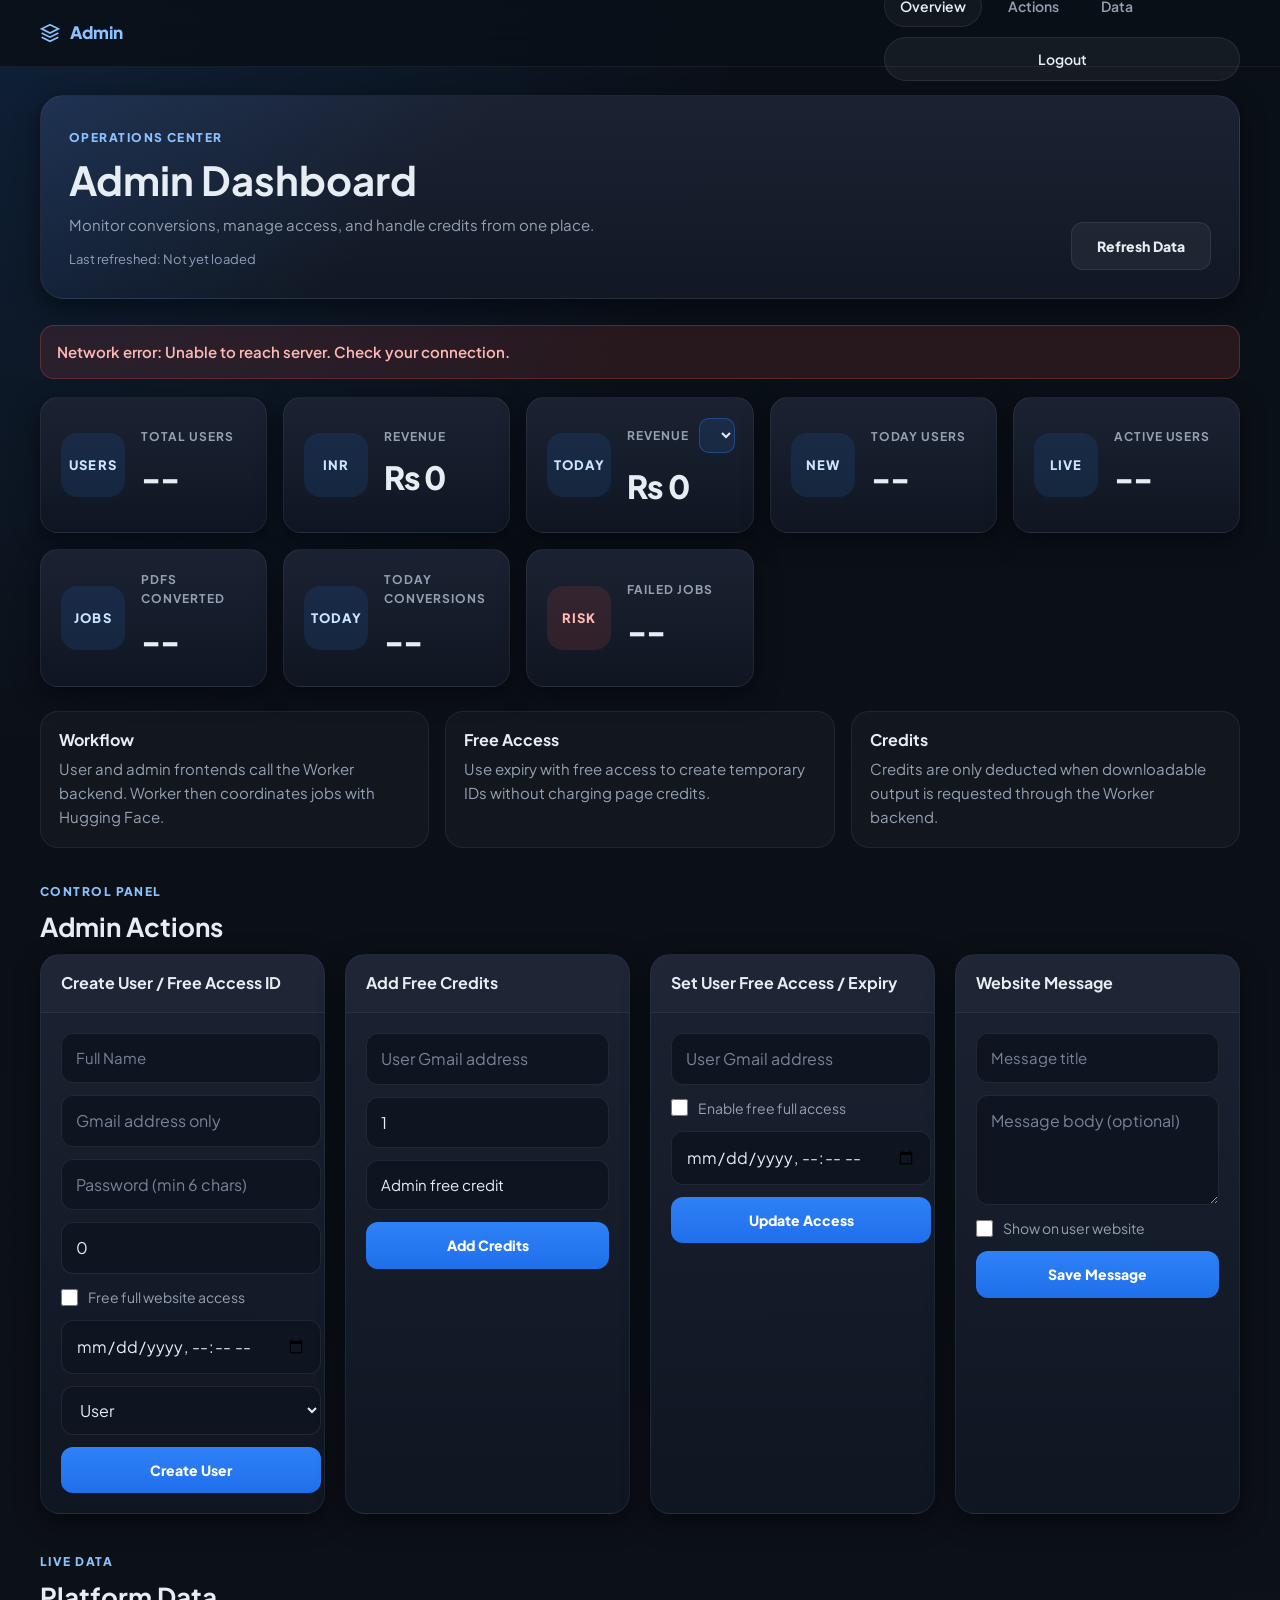
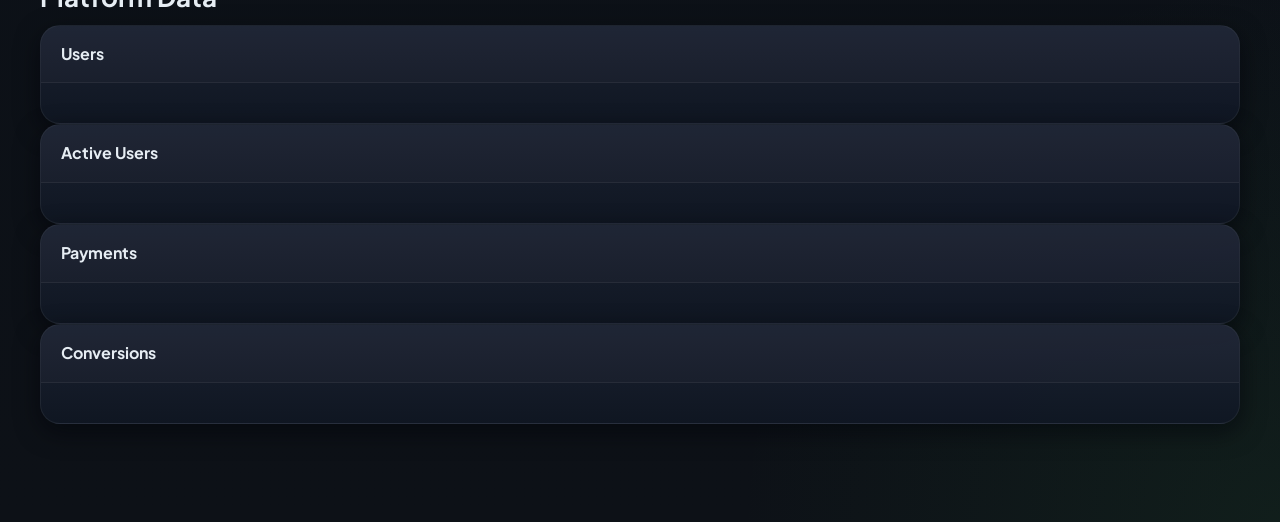
==== commit 0e5f36a2: "Show active users on admin dashboard" ====
--- a/dashboard.html
+++ b/dashboard.html
@@ -10,7 +10,7 @@
   <meta name="apple-mobile-web-app-title" content="Admin Dashboard">
   <meta name="format-detection" content="telephone=no">
   <title>Admin Dashboard</title>
-  <link rel="stylesheet" href="assets/styles.css?v=20260912-today-conversions">
+  <link rel="stylesheet" href="assets/styles.css?v=20260912-active-users">
   <link rel="icon" href="data:image/svg+xml,<svg xmlns='http://www.w3.org/2000/svg' viewBox='0 0 100 100'><rect fill='%232f81f7' width='100' height='100'/><text x='50' y='60' font-size='60' font-weight='bold' fill='white' text-anchor='middle' font-family='system-ui'>A</text></svg>">
   <style>
     input[type="email"],
@@ -254,6 +254,15 @@
 
       <section class="card">
         <div class="card-header">
+          <h3>Active Users</h3>
+        </div>
+        <div class="card-body">
+          <div id="activeUsers" role="region" aria-live="polite"></div>
+        </div>
+      </section>
+
+      <section class="card">
+        <div class="card-header">
           <h3>Payments</h3>
         </div>
         <div class="card-body">
@@ -272,7 +281,7 @@
     </section>
   </main>
 
-  <script src="assets/admin.js?v=20260912-today-conversions"></script>
+  <script src="assets/admin.js?v=20260912-active-users"></script>
   <script>
     const forms = {
       createUser: document.getElementById("createUserForm"),
@@ -388,9 +397,10 @@
           throw new Error("Admin access denied");
         }
 
-        const [summary, usersData, paymentsData, conversionsData, siteMessage] = await Promise.all([
+        const [summary, usersData, activeUsersData, paymentsData, conversionsData, siteMessage] = await Promise.all([
           api("/api/admin/summary"),
           api("/api/admin/users"),
+          api("/api/admin/active-users"),
           api("/api/admin/payments"),
           api("/api/admin/conversions"),
           api("/api/site-message")
@@ -411,6 +421,17 @@
         document.getElementById("failed_jobs").textContent = summary.failed_jobs ?? 0;
 
         table(document.getElementById("users"), usersData.users);
+        table(document.getElementById("activeUsers"), activeUsersData.active_users, {
+          columns: [
+            "id",
+            "name",
+            "email",
+            "credits",
+            "role",
+            "last_seen",
+            "last_path"
+          ]
+        });
         table(document.getElementById("payments"), paymentsData.payments);
         table(document.getElementById("conversions"), conversionsData.conversions, {
           columns: [
@@ -428,7 +449,9 @@
             "completed_at"
           ]
         });
-        document.getElementById("lastRefreshed").textContent = new Date().toLocaleString("en-IN");
+        document.getElementById("lastRefreshed").textContent = new Date().toLocaleString("en-IN", {
+          timeZone: "Asia/Kolkata"
+        });
 
         if (siteMessage.message) {
           document.getElementById("msgTitle").value = siteMessage.message.title || "";
